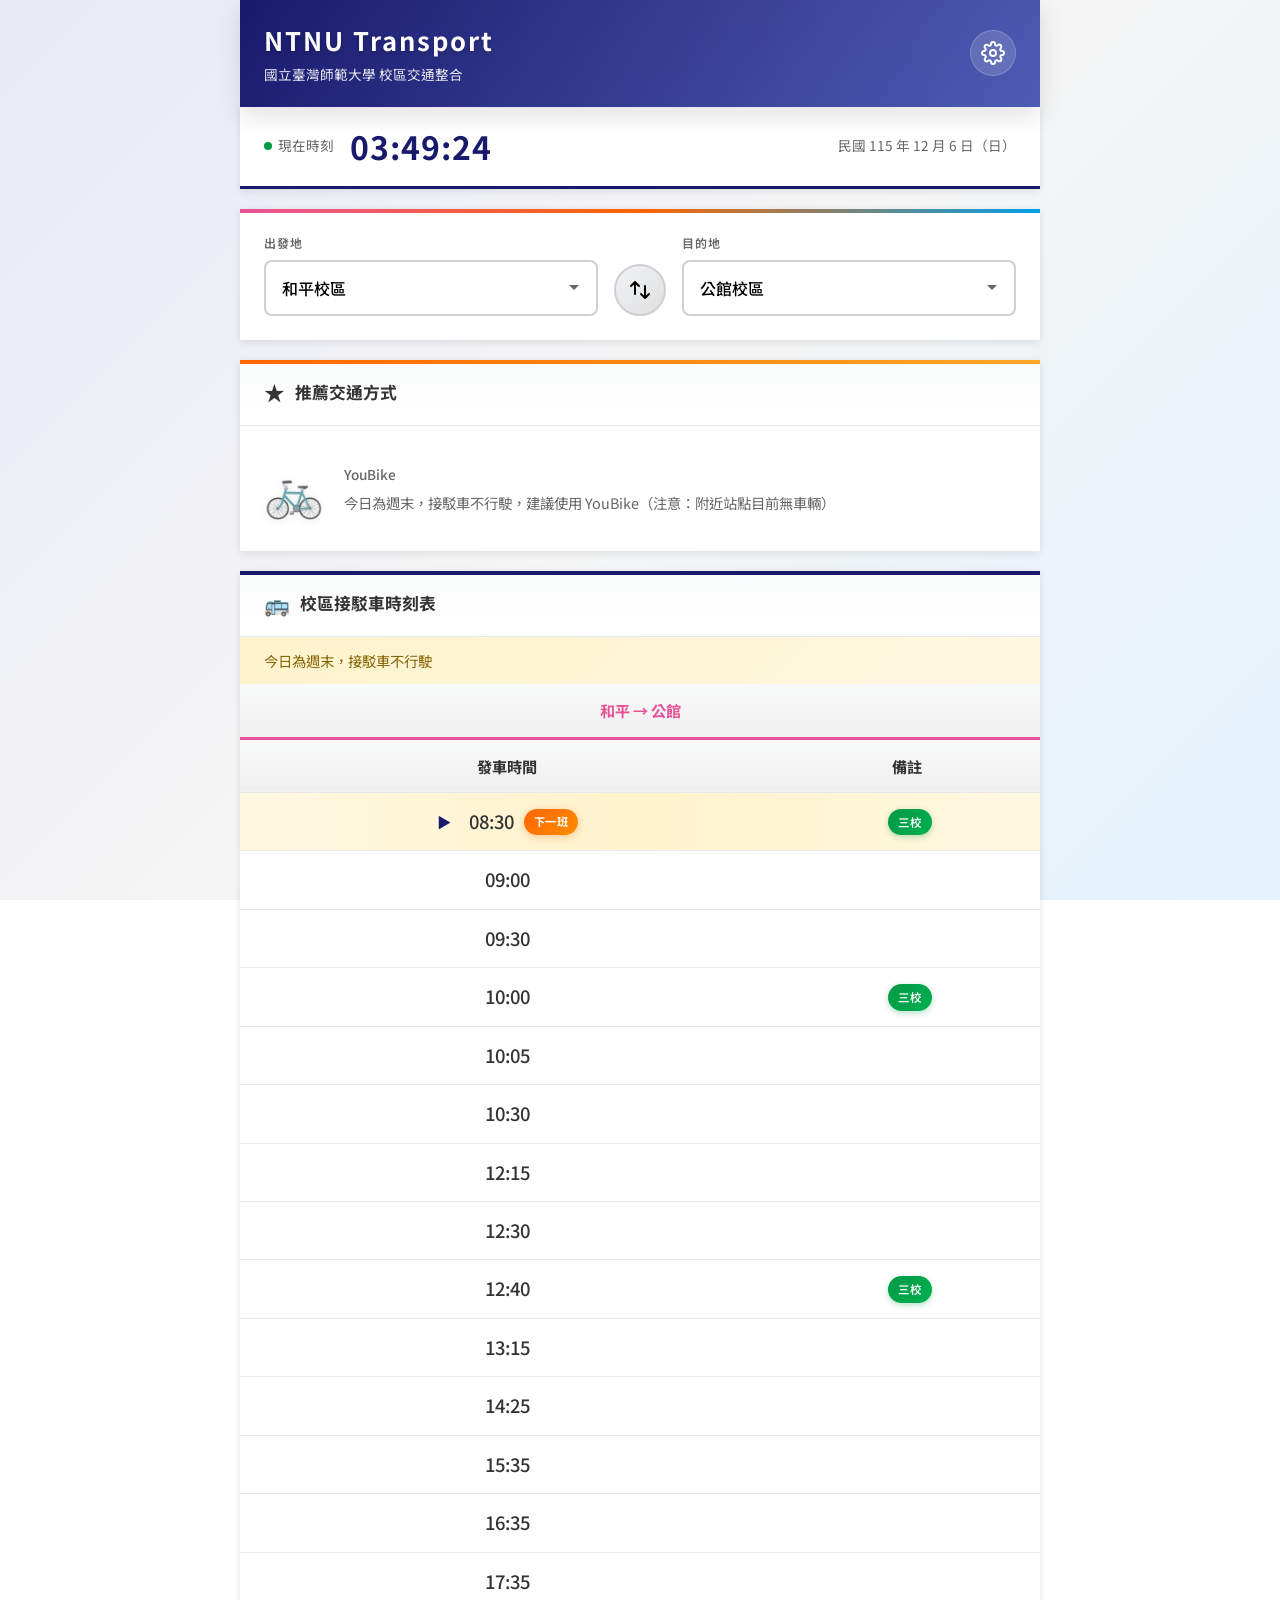
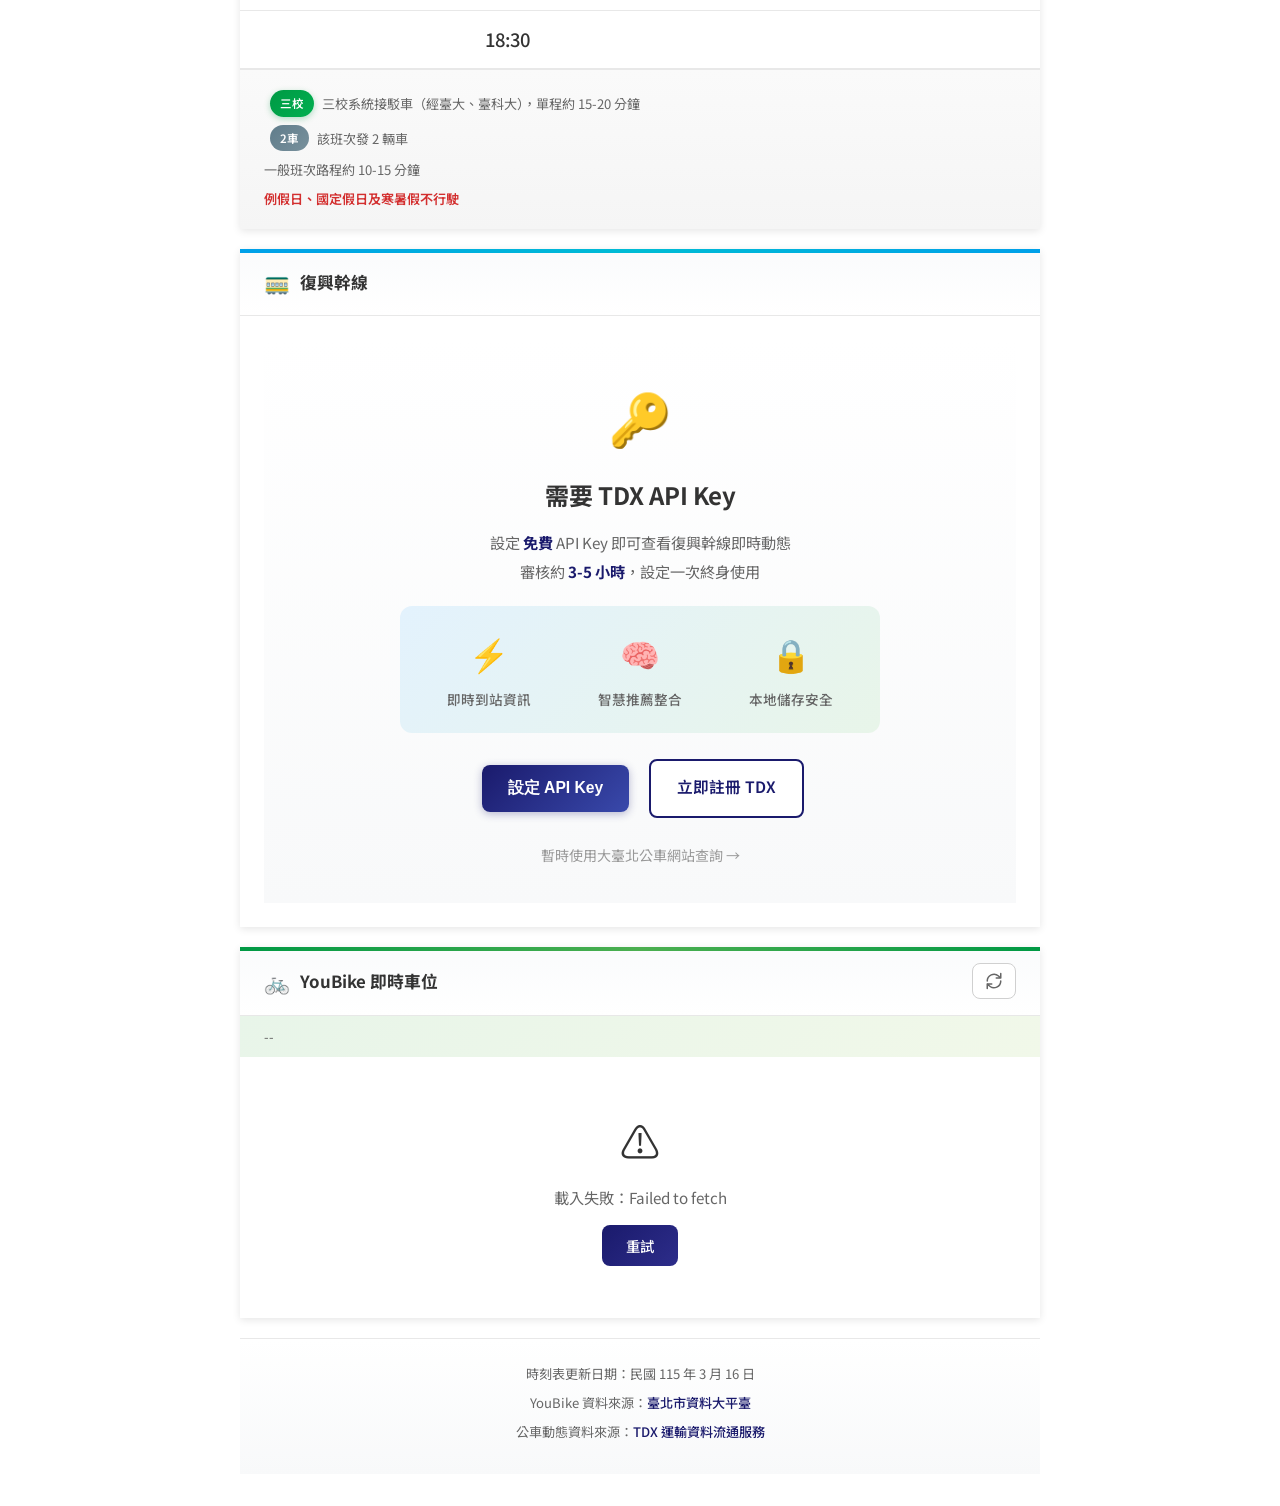
==== index.html @ e8d398e1 "Initial commit: NTNU Transport PWA with metro-style Fuxing Line Features: - School shuttle timetable" ====
<!DOCTYPE html>
<html lang="zh-TW">
<head>
    <meta charset="UTF-8">
    <meta name="viewport" content="width=device-width, initial-scale=1.0">
    <title>NTNU Transport - 師大交通整合</title>
    
    <!-- PWA Meta Tags -->
    <meta name="description" content="台師大校園交通資訊 - 校車時刻表、復興幹線即時資訊、YouBike 站點查詢">
    <meta name="theme-color" content="#e94560">
    <meta name="apple-mobile-web-app-capable" content="yes">
    <meta name="apple-mobile-web-app-status-bar-style" content="black-translucent">
    <meta name="apple-mobile-web-app-title" content="師大交通">
    
    <!-- PWA Manifest -->
    <link rel="manifest" href="manifest.json">
    
    <!-- PWA Icons (SVG with PNG fallback) -->
    <link rel="icon" type="image/svg+xml" href="icons/icon.svg">
    <link rel="apple-touch-icon" href="icons/icon.svg">
    
    <link rel="stylesheet" href="css/style.css">
    <link rel="preconnect" href="https://fonts.googleapis.com">
    <link rel="preconnect" href="https://fonts.gstatic.com" crossorigin>
    <link href="https://fonts.googleapis.com/css2?family=Noto+Sans+TC:wght@400;500;700&display=swap" rel="stylesheet">
</head>
<body>
    <div class="container">
        <!-- Header -->
        <header class="header">
            <div class="header-title">
                <h1>NTNU Transport</h1>
                <span class="header-subtitle">國立臺灣師範大學 校區交通整合</span>
            </div>
            <button class="settings-btn" id="settingsBtn" title="設定">
                <svg xmlns="http://www.w3.org/2000/svg" width="24" height="24" viewBox="0 0 24 24" fill="none" stroke="currentColor" stroke-width="2" stroke-linecap="round" stroke-linejoin="round">
                    <circle cx="12" cy="12" r="3"></circle>
                    <path d="M19.4 15a1.65 1.65 0 0 0 .33 1.82l.06.06a2 2 0 0 1 0 2.83 2 2 0 0 1-2.83 0l-.06-.06a1.65 1.65 0 0 0-1.82-.33 1.65 1.65 0 0 0-1 1.51V21a2 2 0 0 1-2 2 2 2 0 0 1-2-2v-.09A1.65 1.65 0 0 0 9 19.4a1.65 1.65 0 0 0-1.82.33l-.06.06a2 2 0 0 1-2.83 0 2 2 0 0 1 0-2.83l.06-.06a1.65 1.65 0 0 0 .33-1.82 1.65 1.65 0 0 0-1.51-1H3a2 2 0 0 1-2-2 2 2 0 0 1 2-2h.09A1.65 1.65 0 0 0 4.6 9a1.65 1.65 0 0 0-.33-1.82l-.06-.06a2 2 0 0 1 0-2.83 2 2 0 0 1 2.83 0l.06.06a1.65 1.65 0 0 0 1.82.33H9a1.65 1.65 0 0 0 1-1.51V3a2 2 0 0 1 2-2 2 2 0 0 1 2 2v.09a1.65 1.65 0 0 0 1 1.51 1.65 1.65 0 0 0 1.82-.33l.06-.06a2 2 0 0 1 2.83 0 2 2 0 0 1 0 2.83l-.06.06a1.65 1.65 0 0 0-.33 1.82V9a1.65 1.65 0 0 0 1.51 1H21a2 2 0 0 1 2 2 2 2 0 0 1-2 2h-.09a1.65 1.65 0 0 0-1.51 1z"></path>
                </svg>
            </button>
        </header>

        <!-- Current Time Display -->
        <div class="current-time-bar">
            <span class="current-time-label">現在時刻</span>
            <span class="current-time" id="currentTime">--:--:--</span>
            <span class="current-date" id="currentDate"></span>
        </div>

        <!-- Route Selector -->
        <section class="route-selector">
            <div class="route-selector-inner">
                <div class="station-select">
                    <label>出發地</label>
                    <select id="fromStation">
                        <option value="heping">和平校區</option>
                        <option value="gongguan">公館校區</option>
                    </select>
                </div>
                <button class="swap-btn" id="swapBtn" title="交換起訖">
                    <svg xmlns="http://www.w3.org/2000/svg" width="24" height="24" viewBox="0 0 24 24" fill="none" stroke="currentColor" stroke-width="2" stroke-linecap="round" stroke-linejoin="round">
                        <path d="M7 16V4m0 0L3 8m4-4l4 4M17 8v12m0 0l4-4m-4 4l-4-4"/>
                    </svg>
                </button>
                <div class="station-select">
                    <label>目的地</label>
                    <select id="toStation">
                        <option value="gongguan">公館校區</option>
                        <option value="heping">和平校區</option>
                        <option value="ntu">臺灣大學</option>
                        <option value="ntust">臺灣科技大學</option>
                    </select>
                </div>
            </div>
        </section>

        <!-- Recommendation Section -->
        <section class="recommendation-section" id="recommendationSection">
            <div class="section-header">
                <span class="section-icon">★</span>
                <h2>推薦交通方式</h2>
            </div>
            <div class="recommendation-card" id="recommendationCard">
                <div class="recommendation-loading">載入中...</div>
            </div>
        </section>

        <!-- Shuttle Schedule Section -->
        <section class="schedule-section">
            <div class="section-header">
                <span class="section-icon">🚌</span>
                <h2>校區接駁車時刻表</h2>
            </div>
            <div class="schedule-notice" id="scheduleNotice"></div>
            <div class="schedule-container">
                <div class="schedule-column" id="scheduleDisplay">
                    <!-- Schedule will be rendered here by JS -->
                </div>
            </div>
            <div class="schedule-notes">
                <p><span class="note-badge sanxiao">三校</span> 三校系統接駁車（經臺大、臺科大），單程約 15-20 分鐘</p>
                <p><span class="note-badge multi-bus">2車</span> 該班次發 2 輛車</p>
                <p>一般班次路程約 10-15 分鐘</p>
                <p class="note-warning">例假日、國定假日及寒暑假不行駛</p>
            </div>
        </section>

        <!-- Fuxing Line Section -->
        <section class="bus-section" id="fuxingSection">
            <div class="section-header">
                <span class="section-icon">🚃</span>
                <h2>復興幹線</h2>
            </div>
            <div class="bus-container" id="fuxingContainer">
                <!-- 無 API Key 狀態 -->
                <div class="bus-no-key" id="fuxingNoKey">
                    <div class="no-key-content">
                        <div class="no-key-icon">🔑</div>
                        <h3>需要 TDX API Key</h3>
                        <p class="no-key-desc">
                            設定 <strong>免費</strong> API Key 即可查看復興幹線即時動態<br>
                            審核約 <strong>3-5 小時</strong>，設定一次終身使用
                        </p>
                        <div class="no-key-benefits">
                            <div class="benefit-item">
                                <span class="benefit-icon">⚡</span>
                                <span>即時到站資訊</span>
                            </div>
                            <div class="benefit-item">
                                <span class="benefit-icon">🧠</span>
                                <span>智慧推薦整合</span>
                            </div>
                            <div class="benefit-item">
                                <span class="benefit-icon">🔒</span>
                                <span>本地儲存安全</span>
                            </div>
                        </div>
                        <div class="no-key-actions">
                            <button class="btn-setup-key" id="setupKeyBtn">設定 API Key</button>
                            <a href="https://tdx.transportdata.tw/register" target="_blank" class="btn-register">
                                立即註冊 TDX
                            </a>
                        </div>
                        <a href="https://ebus.gov.taipei/Route/StopsOfRoute?routeid=0161000900" target="_blank" class="btn-external-link">
                            暫時使用大臺北公車網站查詢 →
                        </a>
                    </div>
                </div>
                
                <!-- 捷運風格即時顯示 -->
                <div class="metro-line-container" id="fuxingRealtime" style="display: none;">
                    <div class="metro-line-header">
                        <span class="metro-route-badge">復興幹線</span>
                        <span class="metro-direction" id="fuxingDirection">--</span>
                    </div>
                    <div class="metro-stations" id="fuxingStations">
                        <!-- 站點會由 JS 動態渲染 -->
                    </div>
                    <div class="metro-line-footer">
                        <span class="metro-update-hint">每 60 秒自動更新</span>
                    </div>
                </div>
            </div>
        </section>

        <!-- YouBike Section -->
        <section class="youbike-section">
            <div class="section-header">
                <span class="section-icon">🚲</span>
                <h2>YouBike 即時車位</h2>
                <button class="refresh-btn" id="refreshYoubikeBtn" title="重新整理">
                    <svg xmlns="http://www.w3.org/2000/svg" width="18" height="18" viewBox="0 0 24 24" fill="none" stroke="currentColor" stroke-width="2" stroke-linecap="round" stroke-linejoin="round">
                        <path d="M21 2v6h-6M3 12a9 9 0 0 1 15-6.7L21 8M3 22v-6h6M21 12a9 9 0 0 1-15 6.7L3 16"/>
                    </svg>
                </button>
            </div>
            <div class="youbike-update-time">
                <span id="youbikeUpdateTime">--</span>
            </div>
            <div class="youbike-container" id="youbikeContainer">
                <!-- YouBike stations will be rendered here -->
                <div class="youbike-loading">載入中...</div>
            </div>
        </section>

        <!-- Footer -->
        <footer class="footer">
            <p>時刻表更新日期：民國 115 年 3 月 16 日</p>
            <p>YouBike 資料來源：<a href="https://data.taipei/" target="_blank">臺北市資料大平臺</a></p>
            <p>公車動態資料來源：<a href="https://tdx.transportdata.tw/" target="_blank">TDX 運輸資料流通服務</a></p>
        </footer>
    </div>

    <!-- Settings Modal -->
    <div class="modal-overlay" id="settingsModal">
        <div class="modal">
            <div class="modal-header">
                <h3>設定</h3>
                <button class="modal-close" id="closeSettingsBtn">&times;</button>
            </div>
            <div class="modal-body">
                <div class="setting-group">
                    <h4>TDX API 設定</h4>
                    <p class="setting-desc">
                        設定 TDX API Key 以啟用復興幹線即時動態功能。
                        <a href="https://tdx.transportdata.tw/register" target="_blank">申請 API Key</a>
                    </p>
                    <div class="input-group">
                        <label for="tdxClientId">Client ID</label>
                        <input type="text" id="tdxClientId" placeholder="輸入 Client ID">
                    </div>
                    <div class="input-group">
                        <label for="tdxClientSecret">Client Secret</label>
                        <input type="password" id="tdxClientSecret" placeholder="輸入 Client Secret">
                    </div>
                    <p class="setting-note">API Key 儲存於瀏覽器本地，不會傳送至任何伺服器。</p>
                </div>
            </div>
            <div class="modal-footer">
                <button class="btn-secondary" id="clearKeyBtn">清除 Key</button>
                <button class="btn-primary" id="saveSettingsBtn">儲存</button>
            </div>
        </div>
    </div>

    <script src="js/schedule.js"></script>
    <script src="js/youbike.js"></script>
    <script src="js/tdx.js"></script>
    <script src="js/app.js"></script>
    
    <!-- Service Worker Registration -->
    <script>
        if ('serviceWorker' in navigator) {
            window.addEventListener('load', () => {
                navigator.serviceWorker.register('/sw.js')
                    .then((registration) => {
                        console.log('SW registered:', registration.scope);
                        
                        // Check for updates
                        registration.addEventListener('updatefound', () => {
                            const newWorker = registration.installing;
                            newWorker.addEventListener('statechange', () => {
                                if (newWorker.state === 'installed' && navigator.serviceWorker.controller) {
                                    // New version available
                                    if (typeof showNotification === 'function') {
                                        showNotification('有新版本可用，請重新整理頁面', 'info');
                                    }
                                }
                            });
                        });
                    })
                    .catch((error) => {
                        console.log('SW registration failed:', error);
                    });
            });
        }
    </script>
</body>
</html>
---- css/style.css ----
/* ===== Base Styles ===== */
:root {
    /* JR-inspired color palette */
    --color-primary: #1a1a6c;
    --color-primary-light: #2d2d8a;
    --color-heping: #e85298;
    --color-gongguan: #00a0e9;
    --color-sanxiao: #009944;
    --color-ntu: #8B4513;
    --color-ntust: #6a1b9a;
    --color-warning: #ff6600;
    --color-danger: #d32f2f;
    
    --color-bg: #f0f2f5;
    --color-white: #ffffff;
    --color-text: #333333;
    --color-text-light: #666666;
    --color-text-muted: #999999;
    --color-border: #d0d0d0;
    --color-border-light: #e8e8e8;
    
    --font-family: 'Noto Sans TC', -apple-system, BlinkMacSystemFont, 'Segoe UI', sans-serif;
    --shadow-sm: 0 1px 3px rgba(0, 0, 0, 0.08);
    --shadow: 0 2px 8px rgba(0, 0, 0, 0.1);
    --shadow-lg: 0 8px 24px rgba(0, 0, 0, 0.12);
    --shadow-hover: 0 4px 16px rgba(0, 0, 0, 0.15);
    --radius: 8px;
    --radius-lg: 12px;
    
    /* Animation timings */
    --transition-fast: 0.15s ease;
    --transition-normal: 0.25s ease;
    --transition-slow: 0.4s ease;
    --transition-bounce: 0.5s cubic-bezier(0.34, 1.56, 0.64, 1);
}

* {
    margin: 0;
    padding: 0;
    box-sizing: border-box;
}

html {
    scroll-behavior: smooth;
}

body {
    font-family: var(--font-family);
    background: linear-gradient(135deg, #e8eaf6 0%, #f5f5f5 50%, #e3f2fd 100%);
    background-attachment: fixed;
    color: var(--color-text);
    line-height: 1.6;
    min-height: 100vh;
}

.container {
    max-width: 800px;
    margin: 0 auto;
    padding: 0 16px 32px;
}

/* ===== Animations ===== */
@keyframes fadeInUp {
    from {
        opacity: 0;
        transform: translateY(20px);
    }
    to {
        opacity: 1;
        transform: translateY(0);
    }
}

@keyframes fadeIn {
    from { opacity: 0; }
    to { opacity: 1; }
}

@keyframes slideInLeft {
    from {
        opacity: 0;
        transform: translateX(-20px);
    }
    to {
        opacity: 1;
        transform: translateX(0);
    }
}

@keyframes slideInRight {
    from {
        opacity: 0;
        transform: translateX(20px);
    }
    to {
        opacity: 1;
        transform: translateX(0);
    }
}

@keyframes pulse {
    0%, 100% { transform: scale(1); }
    50% { transform: scale(1.05); }
}

@keyframes pulseGlow {
    0%, 100% { 
        box-shadow: 0 0 0 0 rgba(255, 102, 0, 0.4);
    }
    50% { 
        box-shadow: 0 0 0 10px rgba(255, 102, 0, 0);
    }
}

@keyframes shimmer {
    0% { background-position: -200% 0; }
    100% { background-position: 200% 0; }
}

@keyframes bounce {
    0%, 100% { transform: translateY(0); }
    50% { transform: translateY(-5px); }
}

@keyframes spin {
    from { transform: rotate(0deg); }
    to { transform: rotate(360deg); }
}

@keyframes countdownPulse {
    0%, 100% { 
        opacity: 1;
        transform: scale(1);
    }
    50% { 
        opacity: 0.7;
        transform: scale(1.02);
    }
}

@keyframes blinkDot {
    0%, 100% { opacity: 1; }
    50% { opacity: 0.3; }
}

/* ===== Header ===== */
.header {
    background: linear-gradient(135deg, var(--color-primary) 0%, #3949ab 100%);
    color: var(--color-white);
    padding: 20px 24px;
    display: flex;
    justify-content: space-between;
    align-items: center;
    margin: 0 -16px;
    box-shadow: var(--shadow-lg);
    position: relative;
    overflow: hidden;
}

.header::before {
    content: '';
    position: absolute;
    top: 0;
    left: 0;
    right: 0;
    bottom: 0;
    background: linear-gradient(90deg, transparent, rgba(255,255,255,0.1), transparent);
    animation: shimmer 3s infinite;
    background-size: 200% 100%;
}

.header-title {
    position: relative;
    z-index: 1;
}

.header-title h1 {
    font-size: 1.6rem;
    font-weight: 700;
    letter-spacing: 2px;
    text-shadow: 0 2px 4px rgba(0,0,0,0.2);
}

.header-subtitle {
    font-size: 0.85rem;
    opacity: 0.9;
    margin-top: 2px;
}

.settings-btn {
    background: rgba(255, 255, 255, 0.15);
    backdrop-filter: blur(10px);
    border: 1px solid rgba(255,255,255,0.2);
    color: var(--color-white);
    width: 46px;
    height: 46px;
    border-radius: 50%;
    cursor: pointer;
    display: flex;
    align-items: center;
    justify-content: center;
    transition: all var(--transition-normal);
    position: relative;
    z-index: 1;
}

.settings-btn:hover {
    background: rgba(255, 255, 255, 0.25);
    transform: rotate(45deg) scale(1.1);
}

.settings-btn:active {
    transform: rotate(45deg) scale(0.95);
}

/* ===== Current Time Bar ===== */
.current-time-bar {
    background: var(--color-white);
    border-bottom: 3px solid var(--color-primary);
    padding: 14px 24px;
    display: flex;
    align-items: center;
    gap: 16px;
    margin: 0 -16px;
    box-shadow: var(--shadow);
    animation: fadeIn 0.5s ease;
}

.current-time-label {
    font-size: 0.85rem;
    color: var(--color-text-light);
    display: flex;
    align-items: center;
    gap: 6px;
}

.current-time-label::before {
    content: '';
    width: 8px;
    height: 8px;
    background: var(--color-sanxiao);
    border-radius: 50%;
    animation: blinkDot 1s infinite;
}

.current-time {
    font-size: 2rem;
    font-weight: 700;
    font-variant-numeric: tabular-nums;
    color: var(--color-primary);
    letter-spacing: 1px;
}

.current-date {
    font-size: 0.85rem;
    color: var(--color-text-light);
    margin-left: auto;
}

/* ===== Route Selector ===== */
.route-selector {
    background: var(--color-white);
    margin: 20px -16px;
    padding: 24px;
    border-radius: 0;
    box-shadow: var(--shadow);
    position: relative;
    animation: fadeInUp 0.5s ease 0.1s both;
}

.route-selector::before {
    content: '';
    position: absolute;
    top: 0;
    left: 0;
    right: 0;
    height: 4px;
    background: linear-gradient(90deg, var(--color-heping), var(--color-warning), var(--color-gongguan));
}

.route-selector-inner {
    display: flex;
    align-items: flex-end;
    gap: 16px;
}

.station-select {
    flex: 1;
}

.station-select label {
    display: block;
    font-size: 0.75rem;
    color: var(--color-text-light);
    margin-bottom: 8px;
    font-weight: 600;
    text-transform: uppercase;
    letter-spacing: 1px;
}

.station-select select {
    width: 100%;
    padding: 14px 16px;
    font-size: 1rem;
    font-family: var(--font-family);
    font-weight: 500;
    border: 2px solid var(--color-border);
    border-radius: var(--radius);
    background: var(--color-white);
    cursor: pointer;
    transition: all var(--transition-normal);
    appearance: none;
    background-image: url("data:image/svg+xml,%3Csvg xmlns='http://www.w3.org/2000/svg' width='12' height='12' viewBox='0 0 12 12'%3E%3Cpath fill='%23666' d='M6 8L1 3h10z'/%3E%3C/svg%3E");
    background-repeat: no-repeat;
    background-position: right 16px center;
}

.station-select select:hover {
    border-color: var(--color-primary);
}

.station-select select:focus {
    outline: none;
    border-color: var(--color-primary);
    box-shadow: 0 0 0 3px rgba(26, 26, 108, 0.1);
}

.swap-btn {
    background: linear-gradient(135deg, var(--color-bg) 0%, #e0e0e0 100%);
    border: 2px solid var(--color-border);
    width: 52px;
    height: 52px;
    border-radius: 50%;
    cursor: pointer;
    display: flex;
    align-items: center;
    justify-content: center;
    transition: all var(--transition-bounce);
    flex-shrink: 0;
}

.swap-btn:hover {
    background: linear-gradient(135deg, var(--color-primary) 0%, var(--color-primary-light) 100%);
    border-color: var(--color-primary);
    color: var(--color-white);
    transform: rotate(180deg) scale(1.1);
    box-shadow: var(--shadow-hover);
}

.swap-btn:active {
    transform: rotate(180deg) scale(0.95);
}

/* ===== Section Common Styles ===== */
section {
    background: var(--color-white);
    margin: 20px -16px;
    box-shadow: var(--shadow);
    border-radius: 0;
    overflow: hidden;
    animation: fadeInUp 0.5s ease both;
}

section:nth-child(3) { animation-delay: 0.15s; }
section:nth-child(4) { animation-delay: 0.2s; }
section:nth-child(5) { animation-delay: 0.25s; }
section:nth-child(6) { animation-delay: 0.3s; }

.section-header {
    display: flex;
    align-items: center;
    gap: 10px;
    padding: 16px 24px;
    border-bottom: 1px solid var(--color-border-light);
    background: linear-gradient(to bottom, #fafbfc, var(--color-white));
}

.section-icon {
    font-size: 1.3rem;
    animation: bounce 2s infinite;
}

.section-header h2 {
    font-size: 1.05rem;
    font-weight: 700;
    color: var(--color-text);
}

.refresh-btn {
    margin-left: auto;
    background: var(--color-white);
    border: 1px solid var(--color-border);
    border-radius: var(--radius);
    padding: 8px 12px;
    cursor: pointer;
    color: var(--color-text-light);
    transition: all var(--transition-normal);
    display: flex;
    align-items: center;
    justify-content: center;
}

.refresh-btn:hover {
    background: var(--color-primary);
    border-color: var(--color-primary);
    color: var(--color-white);
    transform: scale(1.05);
}

.refresh-btn:active {
    transform: scale(0.95);
}

.refresh-btn.loading svg {
    animation: spin 1s linear infinite;
}

/* ===== Recommendation Section ===== */
.recommendation-section {
    position: relative;
    overflow: visible;
}

.recommendation-section::before {
    content: '';
    position: absolute;
    top: 0;
    left: 0;
    right: 0;
    height: 4px;
    background: linear-gradient(90deg, var(--color-warning), #ffa726, var(--color-warning));
    background-size: 200% 100%;
    animation: shimmer 2s infinite;
}

.recommendation-card {
    padding: 24px;
    min-height: 100px;
}

.recommendation-loading {
    text-align: center;
    color: var(--color-text-light);
    padding: 20px;
}

.recommendation-content {
    display: flex;
    align-items: center;
    gap: 20px;
    animation: fadeIn 0.3s ease;
}

.recommendation-icon {
    font-size: 3rem;
    flex-shrink: 0;
    animation: bounce 2s infinite;
    filter: drop-shadow(0 2px 4px rgba(0,0,0,0.1));
}

.recommendation-info {
    flex: 1;
}

.recommendation-type {
    font-size: 0.85rem;
    color: var(--color-text-light);
    margin-bottom: 4px;
    font-weight: 500;
}

.recommendation-time {
    font-size: 2rem;
    font-weight: 700;
    color: var(--color-primary);
    display: flex;
    align-items: baseline;
    gap: 8px;
}

.recommendation-time .time-value {
    color: var(--color-warning);
    text-shadow: 0 1px 2px rgba(0,0,0,0.1);
}

.recommendation-desc {
    font-size: 0.9rem;
    color: var(--color-text-light);
    margin-top: 6px;
    line-height: 1.5;
}

.recommendation-countdown {
    text-align: right;
    flex-shrink: 0;
    padding: 16px 20px;
    background: linear-gradient(135deg, #fff8e1, #fff3e0);
    border-radius: var(--radius-lg);
    min-width: 120px;
}

.countdown-label {
    font-size: 0.75rem;
    color: var(--color-text-light);
    text-transform: uppercase;
    letter-spacing: 1px;
    margin-bottom: 4px;
}

.countdown-value {
    font-size: 1.6rem;
    font-weight: 700;
    color: var(--color-warning);
}

.countdown-value.imminent {
    color: var(--color-danger);
    animation: countdownPulse 1s infinite;
}

/* ===== Schedule Section ===== */
.schedule-section {
    position: relative;
}

.schedule-section::before {
    content: '';
    position: absolute;
    top: 0;
    left: 0;
    right: 0;
    height: 4px;
    background: var(--color-primary);
}

.schedule-notice {
    padding: 12px 24px;
    background: linear-gradient(135deg, #fff3cd, #fff8e1);
    color: #856404;
    font-size: 0.9rem;
    display: none;
    animation: slideInLeft 0.3s ease;
}

.schedule-notice.show {
    display: block;
}

.schedule-container {
    padding: 0;
}

.schedule-column {
    display: flex;
    flex-direction: column;
}

/* Schedule Table Styles */
.schedule-table {
    width: 100%;
    border-collapse: collapse;
}

.schedule-table th,
.schedule-table td {
    padding: 14px 20px;
    text-align: center;
    border-bottom: 1px solid var(--color-border-light);
    transition: all var(--transition-fast);
}

.schedule-table th {
    background: linear-gradient(to bottom, #f8f9fa, #f0f0f0);
    font-weight: 700;
    font-size: 0.95rem;
    position: sticky;
    top: 0;
}

.schedule-table th.direction-heping {
    color: var(--color-heping);
    border-bottom: 3px solid var(--color-heping);
}

.schedule-table th.direction-gongguan {
    color: var(--color-gongguan);
    border-bottom: 3px solid var(--color-gongguan);
}

.schedule-table tbody tr {
    transition: all var(--transition-fast);
    cursor: default;
}

.schedule-table tbody tr:hover {
    background: linear-gradient(90deg, rgba(26, 26, 108, 0.03), rgba(26, 26, 108, 0.05), rgba(26, 26, 108, 0.03));
    transform: scale(1.01);
}

.schedule-table tr.next-bus {
    background: linear-gradient(90deg, #fff8e1, #fff3cd, #fff8e1) !important;
    position: relative;
    animation: pulseGlow 2s infinite;
}

.schedule-table tr.next-bus td {
    font-weight: 700;
}

.schedule-table tr.past-bus {
    opacity: 0.4;
}

.schedule-table tr.past-bus:hover {
    opacity: 0.6;
}

.time-cell {
    display: flex;
    align-items: center;
    justify-content: center;
    gap: 10px;
}

.time-value {
    font-size: 1.15rem;
    font-variant-numeric: tabular-nums;
    font-weight: 500;
}

.next-indicator {
    background: linear-gradient(135deg, var(--color-warning), #ff8c00);
    color: white;
    font-size: 0.7rem;
    padding: 4px 10px;
    border-radius: 20px;
    font-weight: 700;
    text-transform: uppercase;
    letter-spacing: 0.5px;
    animation: pulse 1.5s infinite;
    box-shadow: 0 2px 8px rgba(255, 102, 0, 0.3);
}

/* Note badges */
.note-badge {
    display: inline-flex;
    align-items: center;
    font-size: 0.72rem;
    padding: 4px 10px;
    border-radius: 20px;
    font-weight: 600;
    margin-left: 6px;
    transition: all var(--transition-fast);
}

.note-badge.sanxiao {
    background: linear-gradient(135deg, var(--color-sanxiao), #00b050);
    color: white;
    box-shadow: 0 2px 6px rgba(0, 153, 68, 0.3);
}

.note-badge.multi-bus {
    background: linear-gradient(135deg, #607d8b, #78909c);
    color: white;
}

.schedule-table tr:hover .note-badge {
    transform: scale(1.1);
}

/* Schedule Notes */
.schedule-notes {
    padding: 20px 24px;
    background: linear-gradient(to bottom, #fafafa, #f5f5f5);
    border-top: 1px solid var(--color-border-light);
    font-size: 0.82rem;
    color: var(--color-text-light);
}

.schedule-notes p {
    margin-bottom: 8px;
    display: flex;
    align-items: center;
    gap: 8px;
}

.schedule-notes p:last-child {
    margin-bottom: 0;
}

.note-warning {
    color: var(--color-danger);
    font-weight: 600;
}

/* ===== Bus Section (Fuxing Line) ===== */
.bus-section {
    position: relative;
}

.bus-section::before {
    content: '';
    position: absolute;
    top: 0;
    left: 0;
    right: 0;
    height: 4px;
    background: linear-gradient(90deg, #00a0e9, #00bcd4, #00a0e9);
}

.bus-container {
    padding: 24px;
}

.bus-no-key {
    text-align: center;
    color: var(--color-text-light);
    padding: 20px 0;
}

.bus-no-key p {
    margin-bottom: 20px;
    font-size: 0.95rem;
}

.btn-setup-key,
.btn-external {
    display: inline-flex;
    align-items: center;
    gap: 8px;
    padding: 12px 24px;
    border-radius: var(--radius);
    font-size: 0.9rem;
    font-weight: 500;
    text-decoration: none;
    margin: 6px;
    cursor: pointer;
    transition: all var(--transition-normal);
}

.btn-setup-key {
    background: linear-gradient(135deg, var(--color-primary) 0%, var(--color-primary-light) 100%);
    color: white;
    border: none;
    box-shadow: 0 2px 8px rgba(26, 26, 108, 0.3);
}

.btn-setup-key:hover {
    transform: translateY(-2px);
    box-shadow: 0 4px 16px rgba(26, 26, 108, 0.4);
}

.btn-external {
    background: white;
    color: var(--color-primary);
    border: 2px solid var(--color-primary);
}

.btn-external:hover {
    background: var(--color-primary);
    color: white;
    transform: translateY(-2px);
}

/* Bus realtime display */
.bus-realtime {
    display: flex;
    flex-direction: column;
    gap: 12px;
}

.bus-stop-item {
    display: flex;
    align-items: center;
    padding: 16px;
    background: linear-gradient(135deg, #f8f9fa, #fff);
    border-radius: var(--radius);
    border-left: 4px solid #00a0e9;
    transition: all var(--transition-normal);
    animation: slideInLeft 0.3s ease both;
}

.bus-stop-item:nth-child(1) { animation-delay: 0.05s; }
.bus-stop-item:nth-child(2) { animation-delay: 0.1s; }
.bus-stop-item:nth-child(3) { animation-delay: 0.15s; }
.bus-stop-item:nth-child(4) { animation-delay: 0.2s; }
.bus-stop-item:nth-child(5) { animation-delay: 0.25s; }

.bus-stop-item:hover {
    transform: translateX(8px);
    box-shadow: var(--shadow);
}

.bus-stop-name {
    flex: 1;
    font-weight: 500;
}

.bus-eta {
    font-weight: 700;
    color: var(--color-primary);
    font-size: 1.1rem;
}

.bus-eta.arriving {
    color: var(--color-danger);
    animation: pulse 1s infinite;
}

/* ===== YouBike Section ===== */
.youbike-section {
    position: relative;
}

.youbike-section::before {
    content: '';
    position: absolute;
    top: 0;
    left: 0;
    right: 0;
    height: 4px;
    background: linear-gradient(90deg, var(--color-sanxiao), #4caf50, var(--color-sanxiao));
}

.youbike-update-time {
    padding: 10px 24px;
    background: linear-gradient(135deg, #e8f5e9, #f1f8e9);
    font-size: 0.82rem;
    color: var(--color-text-light);
    display: flex;
    align-items: center;
    gap: 8px;
}

.youbike-container {
    padding: 20px 24px;
}

.youbike-loading {
    text-align: center;
    color: var(--color-text-light);
    padding: 30px;
}

.youbike-area {
    margin-bottom: 20px;
    animation: fadeInUp 0.4s ease both;
}

.youbike-area:nth-child(1) { animation-delay: 0.1s; }
.youbike-area:nth-child(2) { animation-delay: 0.15s; }
.youbike-area:nth-child(3) { animation-delay: 0.2s; }
.youbike-area:nth-child(4) { animation-delay: 0.25s; }

.youbike-area:last-child {
    margin-bottom: 0;
}

.youbike-area-header {
    display: flex;
    align-items: center;
    gap: 10px;
    padding: 12px 16px;
    background: linear-gradient(135deg, #f5f5f5, #eeeeee);
    border-radius: var(--radius) var(--radius) 0 0;
    font-weight: 700;
    font-size: 0.95rem;
    cursor: pointer;
    transition: all var(--transition-normal);
}

.youbike-area-header:hover {
    background: linear-gradient(135deg, #e8e8e8, #e0e0e0);
}

.area-indicator {
    width: 14px;
    height: 14px;
    border-radius: 4px;
    box-shadow: 0 2px 4px rgba(0,0,0,0.2);
}

.area-indicator.heping { background: linear-gradient(135deg, var(--color-heping), #f06292); }
.area-indicator.gongguan { background: linear-gradient(135deg, var(--color-gongguan), #29b6f6); }
.area-indicator.ntu { background: linear-gradient(135deg, var(--color-ntu), #a1887f); }
.area-indicator.ntust { background: linear-gradient(135deg, var(--color-ntust), #9c27b0); }

.youbike-stations {
    border: 1px solid var(--color-border-light);
    border-top: none;
    border-radius: 0 0 var(--radius) var(--radius);
    overflow: hidden;
}

.youbike-station {
    display: flex;
    align-items: center;
    padding: 14px 16px;
    border-bottom: 1px solid var(--color-border-light);
    transition: all var(--transition-normal);
    cursor: default;
}

.youbike-station:last-child {
    border-bottom: none;
}

.youbike-station:hover {
    background: linear-gradient(90deg, #f8f9fa, #fff, #f8f9fa);
    padding-left: 24px;
}

.station-name {
    flex: 1;
    font-size: 0.92rem;
    font-weight: 500;
}

.station-bikes,
.station-spaces {
    display: flex;
    align-items: center;
    gap: 6px;
    margin-left: 16px;
    min-width: 55px;
    font-variant-numeric: tabular-nums;
}

.station-bikes {
    color: var(--color-sanxiao);
    font-weight: 700;
    font-size: 1.05rem;
}

.station-spaces {
    color: var(--color-text-muted);
    font-size: 0.9rem;
}

.bike-icon {
    font-size: 1.1rem;
    transition: transform var(--transition-normal);
}

.youbike-station:hover .bike-icon {
    transform: translateX(3px);
}

.station-status {
    font-size: 0.75rem;
    padding: 4px 10px;
    border-radius: 20px;
    margin-left: 10px;
    font-weight: 600;
    text-transform: uppercase;
    letter-spacing: 0.5px;
}

.station-status.good {
    background: linear-gradient(135deg, #e8f5e9, #c8e6c9);
    color: var(--color-sanxiao);
}

.station-status.low {
    background: linear-gradient(135deg, #fff3e0, #ffe0b2);
    color: var(--color-warning);
}

.station-status.empty {
    background: linear-gradient(135deg, #ffebee, #ffcdd2);
    color: var(--color-danger);
}

/* Maps button */
.maps-btn {
    display: inline-flex;
    align-items: center;
    justify-content: center;
    width: 36px;
    height: 36px;
    margin-left: 8px;
    background: linear-gradient(135deg, #4285f4, #34a853);
    color: white;
    border-radius: 50%;
    text-decoration: none;
    font-size: 1.1rem;
    transition: all var(--transition-normal);
    box-shadow: 0 2px 4px rgba(66, 133, 244, 0.2);
}

.maps-btn:hover {
    transform: scale(1.1) rotate(5deg);
    box-shadow: 0 4px 12px rgba(66, 133, 244, 0.4);
}

.maps-btn:active {
    transform: scale(0.95);
}

/* ===== Footer ===== */
.footer {
    padding: 24px;
    text-align: center;
    font-size: 0.82rem;
    color: var(--color-text-light);
    margin: 20px -16px 0;
    background: linear-gradient(to bottom, var(--color-white), #f8f9fa);
    border-top: 1px solid var(--color-border-light);
}

.footer p {
    margin-bottom: 8px;
}

.footer a {
    color: var(--color-primary);
    text-decoration: none;
    font-weight: 500;
    transition: color var(--transition-fast);
}

.footer a:hover {
    color: var(--color-primary-light);
    text-decoration: underline;
}

/* ===== Modal ===== */
.modal-overlay {
    position: fixed;
    top: 0;
    left: 0;
    right: 0;
    bottom: 0;
    background: rgba(0, 0, 0, 0.6);
    backdrop-filter: blur(4px);
    display: flex;
    align-items: center;
    justify-content: center;
    padding: 20px;
    z-index: 1000;
    opacity: 0;
    visibility: hidden;
    transition: all var(--transition-normal);
}

.modal-overlay.show {
    opacity: 1;
    visibility: visible;
}

.modal {
    background: var(--color-white);
    border-radius: var(--radius-lg);
    width: 100%;
    max-width: 440px;
    box-shadow: var(--shadow-lg);
    transform: translateY(-30px) scale(0.95);
    transition: transform var(--transition-bounce);
    overflow: hidden;
}

.modal-overlay.show .modal {
    transform: translateY(0) scale(1);
}

.modal-header {
    display: flex;
    justify-content: space-between;
    align-items: center;
    padding: 20px 24px;
    border-bottom: 1px solid var(--color-border-light);
    background: linear-gradient(to bottom, #fafbfc, var(--color-white));
}

.modal-header h3 {
    font-size: 1.15rem;
    display: flex;
    align-items: center;
    gap: 10px;
}

.modal-close {
    background: var(--color-bg);
    border: none;
    font-size: 1.3rem;
    width: 36px;
    height: 36px;
    border-radius: 50%;
    cursor: pointer;
    color: var(--color-text-light);
    display: flex;
    align-items: center;
    justify-content: center;
    transition: all var(--transition-normal);
}

.modal-close:hover {
    background: var(--color-danger);
    color: white;
    transform: rotate(90deg);
}

.modal-body {
    padding: 24px;
}

.setting-group {
    margin-bottom: 24px;
}

.setting-group:last-child {
    margin-bottom: 0;
}

.setting-group h4 {
    font-size: 1rem;
    margin-bottom: 10px;
    color: var(--color-text);
}

.setting-desc {
    font-size: 0.88rem;
    color: var(--color-text-light);
    margin-bottom: 20px;
    line-height: 1.6;
}

.setting-desc a {
    color: var(--color-primary);
    font-weight: 500;
}

.input-group {
    margin-bottom: 16px;
}

.input-group label {
    display: block;
    font-size: 0.82rem;
    color: var(--color-text-light);
    margin-bottom: 6px;
    font-weight: 500;
}

.input-group input {
    width: 100%;
    padding: 12px 16px;
    font-size: 0.95rem;
    font-family: var(--font-family);
    border: 2px solid var(--color-border);
    border-radius: var(--radius);
    transition: all var(--transition-normal);
}

.input-group input:hover {
    border-color: var(--color-primary-light);
}

.input-group input:focus {
    outline: none;
    border-color: var(--color-primary);
    box-shadow: 0 0 0 3px rgba(26, 26, 108, 0.1);
}

.setting-note {
    font-size: 0.82rem;
    color: var(--color-text-light);
    background: linear-gradient(135deg, #f5f5f5, #eeeeee);
    padding: 14px 16px;
    border-radius: var(--radius);
    margin-top: 16px;
    display: flex;
    align-items: flex-start;
    gap: 10px;
}

.modal-footer {
    display: flex;
    justify-content: flex-end;
    gap: 12px;
    padding: 20px 24px;
    border-top: 1px solid var(--color-border-light);
    background: #fafafa;
}

.btn-primary,
.btn-secondary {
    padding: 12px 24px;
    font-size: 0.95rem;
    font-family: var(--font-family);
    font-weight: 500;
    border-radius: var(--radius);
    cursor: pointer;
    transition: all var(--transition-normal);
}

.btn-primary {
    background: linear-gradient(135deg, var(--color-primary), var(--color-primary-light));
    color: white;
    border: none;
    box-shadow: 0 2px 8px rgba(26, 26, 108, 0.3);
}

.btn-primary:hover {
    transform: translateY(-2px);
    box-shadow: 0 4px 12px rgba(26, 26, 108, 0.4);
}

.btn-primary:active {
    transform: translateY(0);
}

.btn-secondary {
    background: white;
    color: var(--color-text-light);
    border: 2px solid var(--color-border);
}

.btn-secondary:hover {
    border-color: var(--color-danger);
    color: var(--color-danger);
}

/* ===== Responsive Design ===== */
@media (max-width: 600px) {
    .header {
        padding: 16px 20px;
    }
    
    .header-title h1 {
        font-size: 1.35rem;
    }
    
    .current-time-bar {
        flex-wrap: wrap;
        gap: 8px;
    }
    
    .current-time {
        font-size: 1.6rem;
    }
    
    .current-date {
        width: 100%;
        margin-left: 0;
        text-align: center;
    }
    
    .route-selector-inner {
        flex-direction: column;
        align-items: stretch;
    }
    
    .swap-btn {
        width: 100%;
        height: 44px;
        border-radius: var(--radius);
    }
    
    .swap-btn:hover {
        transform: rotate(90deg) scale(1.02);
    }
    
    .recommendation-content {
        flex-direction: column;
        text-align: center;
        gap: 16px;
    }
    
    .recommendation-countdown {
        text-align: center;
        width: 100%;
    }
    
    .recommendation-time {
        justify-content: center;
        font-size: 1.6rem;
    }
    
    .schedule-table th,
    .schedule-table td {
        padding: 12px 14px;
        font-size: 0.9rem;
    }
    
    .youbike-station {
        flex-wrap: wrap;
        gap: 8px;
    }
    
    .station-name {
        width: 100%;
        margin-bottom: 4px;
    }
    
    .station-bikes,
    .station-spaces {
        margin-left: 0;
    }
}

/* ===== Utility Classes ===== */
.text-heping { color: var(--color-heping); }
.text-gongguan { color: var(--color-gongguan); }
.text-sanxiao { color: var(--color-sanxiao); }
.text-warning { color: var(--color-warning); }

.bg-heping { background-color: var(--color-heping); }
.bg-gongguan { background-color: var(--color-gongguan); }
.bg-sanxiao { background-color: var(--color-sanxiao); }

/* ===== Loading States ===== */
.skeleton {
    background: linear-gradient(90deg, #f0f0f0 25%, #e0e0e0 50%, #f0f0f0 75%);
    background-size: 200% 100%;
    animation: shimmer 1.5s infinite;
    border-radius: var(--radius);
}

/* ===== Touch Interactions ===== */
@media (hover: none) {
    .schedule-table tbody tr:hover {
        transform: none;
    }
    
    .youbike-station:hover {
        padding-left: 16px;
    }
    
    .swap-btn:hover {
        transform: none;
    }
    
    .swap-btn:active {
        transform: rotate(180deg) scale(0.95);
    }
}

/* ===== Notification System ===== */
.notification {
    position: fixed;
    top: 80px;
    right: 20px;
    padding: 16px 20px;
    border-radius: var(--radius);
    box-shadow: var(--shadow-lg);
    z-index: 9999;
    display: flex;
    align-items: center;
    gap: 12px;
    background: white;
    transform: translateX(120%);
    transition: transform var(--transition-bounce);
    max-width: 320px;
}

.notification.show {
    transform: translateX(0);
}

.notification-icon {
    font-size: 1.2rem;
    width: 28px;
    height: 28px;
    display: flex;
    align-items: center;
    justify-content: center;
    border-radius: 50%;
}

.notification-success {
    border-left: 4px solid #4caf50;
}

.notification-success .notification-icon {
    background: #e8f5e9;
    color: #4caf50;
}

.notification-warning {
    border-left: 4px solid #ff9800;
}

.notification-warning .notification-icon {
    background: #fff3e0;
    color: #ff9800;
}

.notification-error {
    border-left: 4px solid #f44336;
}

.notification-error .notification-icon {
    background: #ffebee;
    color: #f44336;
}

.notification-info {
    border-left: 4px solid var(--color-primary);
}

.notification-info .notification-icon {
    background: #e8eaf6;
    color: var(--color-primary);
}

.notification-message {
    font-size: 0.92rem;
    color: var(--color-text);
    line-height: 1.4;
}

/* ===== Skeleton Loading ===== */
.skeleton-container {
    padding: 8px 0;
}

.skeleton-area {
    margin-bottom: 20px;
}

.skeleton-header {
    width: 100px;
    height: 20px;
    background: linear-gradient(90deg, #f0f0f0 25%, #e0e0e0 50%, #f0f0f0 75%);
    background-size: 200% 100%;
    animation: shimmer 1.5s infinite;
    border-radius: 4px;
    margin-bottom: 12px;
}

.skeleton-station {
    width: 100%;
    height: 52px;
    background: linear-gradient(90deg, #f0f0f0 25%, #e0e0e0 50%, #f0f0f0 75%);
    background-size: 200% 100%;
    animation: shimmer 1.5s infinite;
    border-radius: var(--radius);
    margin-bottom: 8px;
}

.skeleton-bus-item {
    width: 100%;
    height: 48px;
    background: linear-gradient(90deg, #f0f0f0 25%, #e0e0e0 50%, #f0f0f0 75%);
    background-size: 200% 100%;
    animation: shimmer 1.5s infinite;
    border-radius: var(--radius);
    margin-bottom: 8px;
}

/* ===== Error State ===== */
.error-state {
    padding: 32px 20px;
    text-align: center;
}

.error-state .error-icon {
    font-size: 2.5rem;
    margin-bottom: 12px;
}

.error-state .error-message {
    color: var(--color-text-light);
    font-size: 0.95rem;
    margin-bottom: 16px;
}

.btn-retry {
    padding: 10px 24px;
    background: linear-gradient(135deg, var(--color-primary), var(--color-primary-light));
    color: white;
    border: none;
    border-radius: var(--radius);
    font-size: 0.9rem;
    font-family: var(--font-family);
    font-weight: 500;
    cursor: pointer;
    transition: all var(--transition-normal);
}

.btn-retry:hover {
    transform: translateY(-2px);
    box-shadow: 0 4px 12px rgba(26, 26, 108, 0.3);
}

.btn-retry:active {
    transform: translateY(0);
}

/* ===== Empty State ===== */
.empty-state {
    padding: 32px 20px;
    text-align: center;
    color: var(--color-text-light);
    font-size: 0.95rem;
}

/* ===== Next Bus Enhanced Visual ===== */
.next-bus {
    position: relative;
    background: linear-gradient(90deg, #fffde7, #ffffff, #fffde7) !important;
    animation: nextBusPulse 2s ease-in-out infinite;
}

.next-arrow {
    color: var(--color-primary);
    font-size: 0.9rem;
    margin-right: 8px;
    animation: nextArrowBounce 1s ease-in-out infinite;
}

@keyframes nextBusPulse {
    0%, 100% { 
        background-position: 0% 50%;
        box-shadow: inset 0 0 0 2px rgba(26, 26, 108, 0.1);
    }
    50% { 
        background-position: 100% 50%;
        box-shadow: inset 0 0 0 2px rgba(26, 26, 108, 0.2);
    }
}

@keyframes nextArrowBounce {
    0%, 100% { transform: translateX(0); }
    50% { transform: translateX(4px); }
}

/* ===== Swap Button Animation ===== */
.swap-btn.swapping {
    animation: swapRotate 0.3s ease;
}

@keyframes swapRotate {
    0% { transform: rotate(0deg); }
    100% { transform: rotate(180deg); }
}

/* ===== Recommendation Alternative Text ===== */
.recommendation-alternative {
    color: var(--color-sanxiao);
    margin-top: 6px;
    font-size: 0.88rem;
    padding: 8px 12px;
    background: linear-gradient(135deg, #e8f5e9, #f1f8e9);
    border-radius: var(--radius);
    animation: fadeIn 0.3s ease;
}

/* ===== Area Total Bikes ===== */
.area-total-bikes {
    margin-left: auto;
    font-size: 0.82rem;
    color: var(--color-text-muted);
    font-weight: 400;
}

/* ===== Mobile Responsive Enhancements ===== */
@media (max-width: 480px) {
    .notification {
        top: auto;
        bottom: 20px;
        left: 20px;
        right: 20px;
        max-width: none;
        transform: translateY(120%);
    }
    
    .notification.show {
        transform: translateY(0);
    }
    
    .youbike-area-header {
        font-size: 0.92rem;
    }
    
    .maps-btn {
        width: 40px;
        height: 40px;
        min-width: 40px;
    }
    
    .schedule-table .time-value {
        font-size: 1rem;
    }
    
    .next-indicator {
        font-size: 0.7rem;
        padding: 2px 6px;
    }
}

/* ===== Keyboard Shortcuts Hint ===== */
.keyboard-hint {
    position: fixed;
    bottom: 20px;
    left: 20px;
    font-size: 0.75rem;
    color: var(--color-text-muted);
    background: rgba(255, 255, 255, 0.9);
    padding: 8px 12px;
    border-radius: var(--radius);
    box-shadow: var(--shadow-sm);
    display: none;
}

@media (min-width: 768px) and (hover: hover) {
    .keyboard-hint {
        display: block;
    }
}

.keyboard-hint kbd {
    background: var(--color-bg);
    padding: 2px 6px;
    border-radius: 4px;
    font-family: monospace;
    margin: 0 2px;
}

/* ===== Print Styles ===== */
@media print {
    .header,
    .route-selector,
    .recommendation-section,
    .bus-section,
    .youbike-section,
    .footer,
    .modal-overlay {
        display: none !important;
    }
    
    .schedule-section {
        margin: 0;
        padding: 20px;
    }
    
    .schedule-table {
        box-shadow: none;
        border: 1px solid #ccc;
    }
}

/* ===== Metro-Style Fuxing Line ===== */

.metro-line-container {
    background: var(--color-white);
    border-radius: var(--radius);
    overflow: hidden;
    box-shadow: var(--shadow);
}

.metro-line-header {
    background: linear-gradient(135deg, #00a0e9 0%, #0080c8 100%);
    padding: 14px 18px;
    display: flex;
    align-items: center;
    gap: 14px;
}

.metro-route-badge {
    background: var(--color-white);
    color: #00a0e9;
    padding: 5px 14px;
    border-radius: 14px;
    font-size: 0.8rem;
    font-weight: 700;
    letter-spacing: 0.5px;
    box-shadow: 0 2px 4px rgba(0, 0, 0, 0.1);
}

.metro-direction {
    color: var(--color-white);
    font-size: 0.95rem;
    font-weight: 500;
}

.metro-stations {
    padding: 8px 0;
}

.metro-station {
    display: flex;
    align-items: center;
    gap: 14px;
    padding: 14px 18px;
    border-bottom: 1px solid var(--color-border-light);
    transition: background var(--transition-fast);
}

.metro-station:last-child {
    border-bottom: none;
}

.metro-station:hover {
    background: #f8f9fa;
}

/* 站點狀態標籤 */
.station-status {
    min-width: 68px;
    padding: 7px 12px;
    border-radius: 8px;
    font-size: 0.78rem;
    font-weight: 700;
    text-align: center;
    letter-spacing: 0.5px;
    transition: all var(--transition-normal);
}

.station-status.status-not-departed {
    background: #e0e0e0;
    color: #666;
}

.station-status.status-arriving {
    background: linear-gradient(135deg, #d32f2f, #c62828);
    color: white;
    animation: pulse 1.5s infinite;
    box-shadow: 0 2px 8px rgba(211, 47, 47, 0.35);
}

.station-status.status-minutes {
    background: linear-gradient(135deg, #ff9800, #f57c00);
    color: white;
    font-variant-numeric: tabular-nums;
    box-shadow: 0 2px 6px rgba(255, 152, 0, 0.3);
}

/* 站點資訊 */
.station-info {
    flex: 1;
    display: flex;
    flex-direction: column;
    gap: 3px;
}

.station-name {
    font-size: 0.98rem;
    font-weight: 600;
    color: var(--color-text);
}

.station-note {
    font-size: 0.75rem;
    color: var(--color-text-muted);
}

/* 路線標記 */
.route-indicator {
    display: flex;
    align-items: center;
}

.route-badge-small {
    background: linear-gradient(135deg, #00a0e9 0%, #0080c8 100%);
    color: var(--color-white);
    padding: 5px 12px;
    border-radius: 10px;
    font-size: 0.72rem;
    font-weight: 700;
    letter-spacing: 0.5px;
    box-shadow: var(--shadow-sm);
}

/* 底部更新提示 */
.metro-line-footer {
    background: #f8f9fa;
    padding: 10px 18px;
    text-align: center;
    border-top: 1px solid var(--color-border-light);
}

.metro-update-hint {
    font-size: 0.75rem;
    color: var(--color-text-muted);
}

/* ===== 改善的無 API Key 區塊 ===== */

.bus-no-key {
    padding: 36px 24px;
    text-align: center;
    background: linear-gradient(180deg, #ffffff 0%, #f8f9fa 100%);
}

.no-key-content {
    max-width: 480px;
    margin: 0 auto;
}

.no-key-icon {
    font-size: 3.2rem;
    margin-bottom: 18px;
    animation: bounce 2s infinite;
}

.no-key-content h3 {
    font-size: 1.5rem;
    color: var(--color-text);
    margin-bottom: 14px;
    font-weight: 700;
}

.no-key-desc {
    font-size: 0.98rem;
    color: var(--color-text-light);
    line-height: 1.9;
    margin-bottom: 26px;
}

.no-key-desc strong {
    color: var(--color-primary);
    font-weight: 700;
}

.no-key-benefits {
    display: grid;
    grid-template-columns: repeat(3, 1fr);
    gap: 16px;
    margin-bottom: 26px;
    padding: 22px;
    background: linear-gradient(135deg, #e3f2fd 0%, #e8f5e9 100%);
    border-radius: var(--radius-lg);
}

.benefit-item {
    display: flex;
    flex-direction: column;
    align-items: center;
    gap: 10px;
}

.benefit-icon {
    font-size: 2rem;
}

.benefit-item span:last-child {
    font-size: 0.85rem;
    color: var(--color-text-light);
    font-weight: 500;
}

.no-key-actions {
    display: flex;
    gap: 14px;
    justify-content: center;
    margin-bottom: 18px;
    flex-wrap: wrap;
}

.btn-setup-key,
.btn-register {
    padding: 13px 26px;
    border-radius: var(--radius);
    font-size: 0.98rem;
    font-weight: 600;
    cursor: pointer;
    transition: all var(--transition-normal);
    border: none;
    text-decoration: none;
    display: inline-block;
}

.btn-setup-key {
    background: linear-gradient(135deg, var(--color-primary) 0%, #3949ab 100%);
    color: var(--color-white);
}

.btn-setup-key:hover {
    transform: translateY(-2px);
    box-shadow: var(--shadow-hover);
}

.btn-setup-key:active {
    transform: translateY(0);
}

.btn-register {
    background: var(--color-white);
    color: var(--color-primary);
    border: 2px solid var(--color-primary);
}

.btn-register:hover {
    background: var(--color-primary);
    color: var(--color-white);
}

.btn-external-link {
    display: inline-block;
    font-size: 0.88rem;
    color: var(--color-text-muted);
    text-decoration: none;
    transition: color var(--transition-fast);
    margin-top: 8px;
}

.btn-external-link:hover {
    color: var(--color-primary);
}

/* ===== 捷運風格 Skeleton Loading ===== */

.metro-skeleton {
    padding: 8px 0;
}

.metro-skeleton-item {
    display: flex;
    gap: 14px;
    padding: 14px 18px;
    align-items: center;
    border-bottom: 1px solid var(--color-border-light);
}

.metro-skeleton-item:last-child {
    border-bottom: none;
}

.skeleton-status {
    width: 68px;
    height: 34px;
    background: linear-gradient(90deg, #f0f0f0 25%, #e0e0e0 50%, #f0f0f0 75%);
    background-size: 200% 100%;
    animation: shimmer 1.5s infinite;
    border-radius: 8px;
}

.skeleton-station-info {
    flex: 1;
}

.skeleton-station-name {
    width: 140px;
    height: 18px;
    background: linear-gradient(90deg, #f0f0f0 25%, #e0e0e0 50%, #f0f0f0 75%);
    background-size: 200% 100%;
    animation: shimmer 1.5s infinite;
    border-radius: 4px;
}

.skeleton-badge {
    width: 55px;
    height: 28px;
    background: linear-gradient(90deg, #f0f0f0 25%, #e0e0e0 50%, #f0f0f0 75%);
    background-size: 200% 100%;
    animation: shimmer 1.5s infinite;
    border-radius: 10px;
}

/* ===== 捷運風格響應式調整 ===== */

@media (max-width: 480px) {
    .metro-line-header {
        padding: 12px 14px;
    }
    
    .metro-route-badge {
        font-size: 0.72rem;
        padding: 4px 10px;
    }
    
    .metro-direction {
        font-size: 0.85rem;
    }
    
    .metro-station {
        padding: 12px 14px;
        gap: 10px;
    }
    
    .station-status {
        min-width: 60px;
        font-size: 0.72rem;
        padding: 5px 8px;
    }
    
    .station-name {
        font-size: 0.9rem;
    }
    
    .route-badge-small {
        padding: 4px 8px;
        font-size: 0.68rem;
    }
    
    .no-key-benefits {
        grid-template-columns: 1fr;
        gap: 12px;
        padding: 18px;
    }
    
    .benefit-item {
        flex-direction: row;
        justify-content: center;
    }
    
    .no-key-actions {
        flex-direction: column;
    }
    
    .btn-setup-key,
    .btn-register {
        width: 100%;
        padding: 14px 20px;
    }
    
    .no-key-content h3 {
        font-size: 1.3rem;
    }
    
    .no-key-icon {
        font-size: 2.5rem;
    }
}
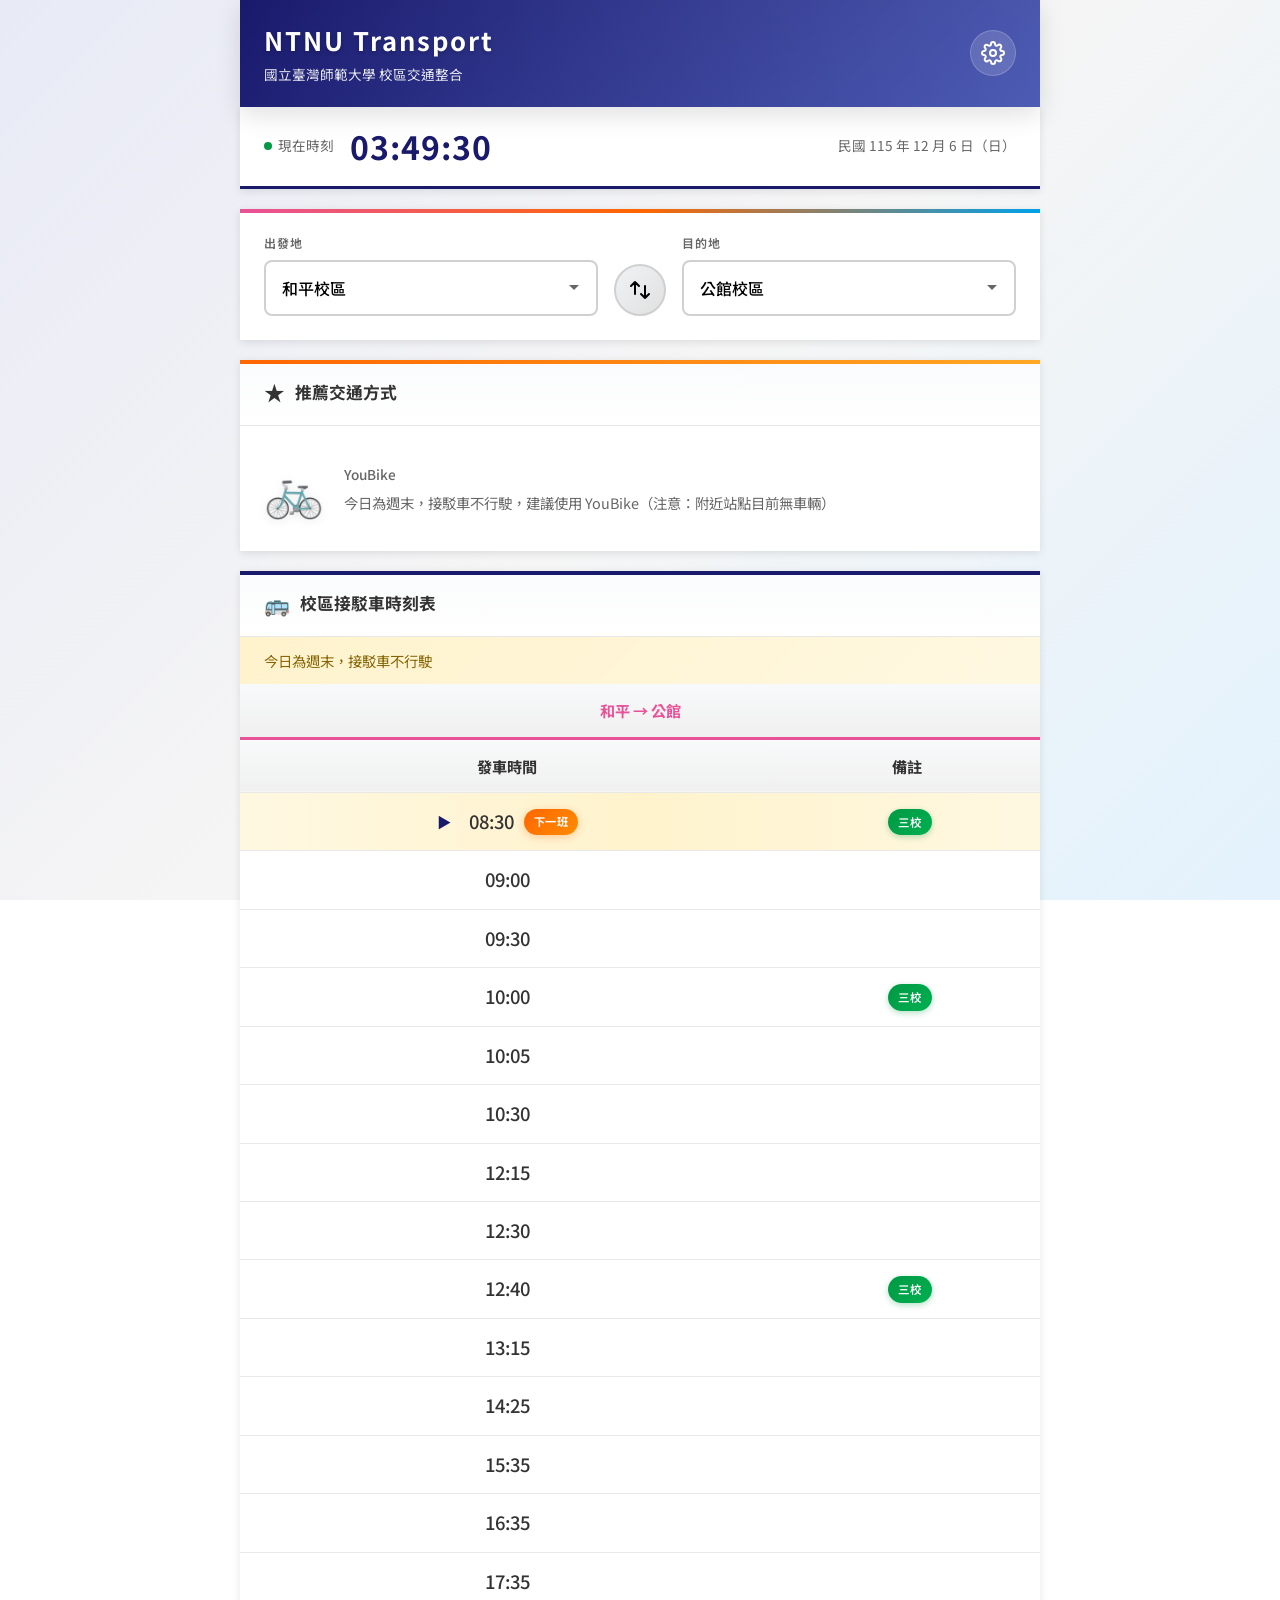
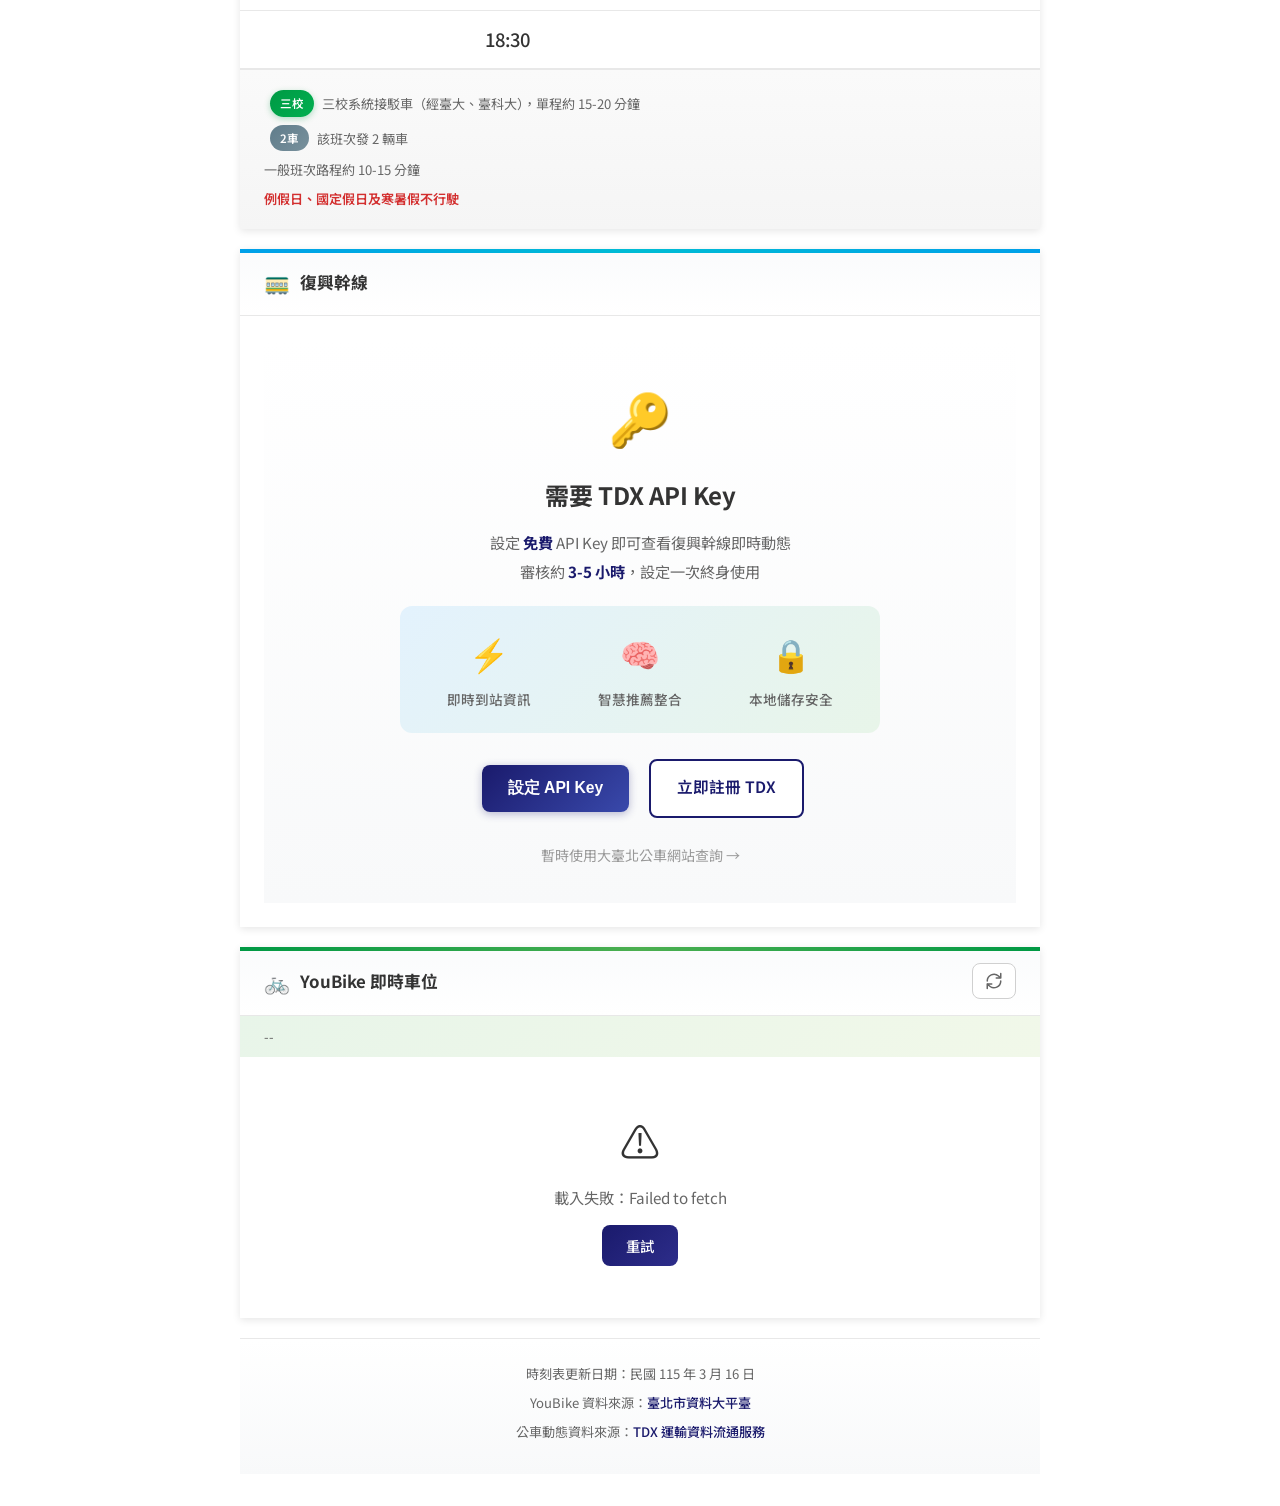
==== commit 6a9f84a9: "Fix: 修正 GitHub Pages 路徑設定 - 將 Service Worker 註冊路徑從 /sw.js 改為 ./sw.js - 將 Service Worker 快取路徑從絕對路徑改為相" ====
--- a/index.html
+++ b/index.html
@@ -232,7 +232,7 @@
     <script>
         if ('serviceWorker' in navigator) {
             window.addEventListener('load', () => {
-                navigator.serviceWorker.register('/sw.js')
+                navigator.serviceWorker.register('./sw.js')
                     .then((registration) => {
                         console.log('SW registered:', registration.scope);
                         
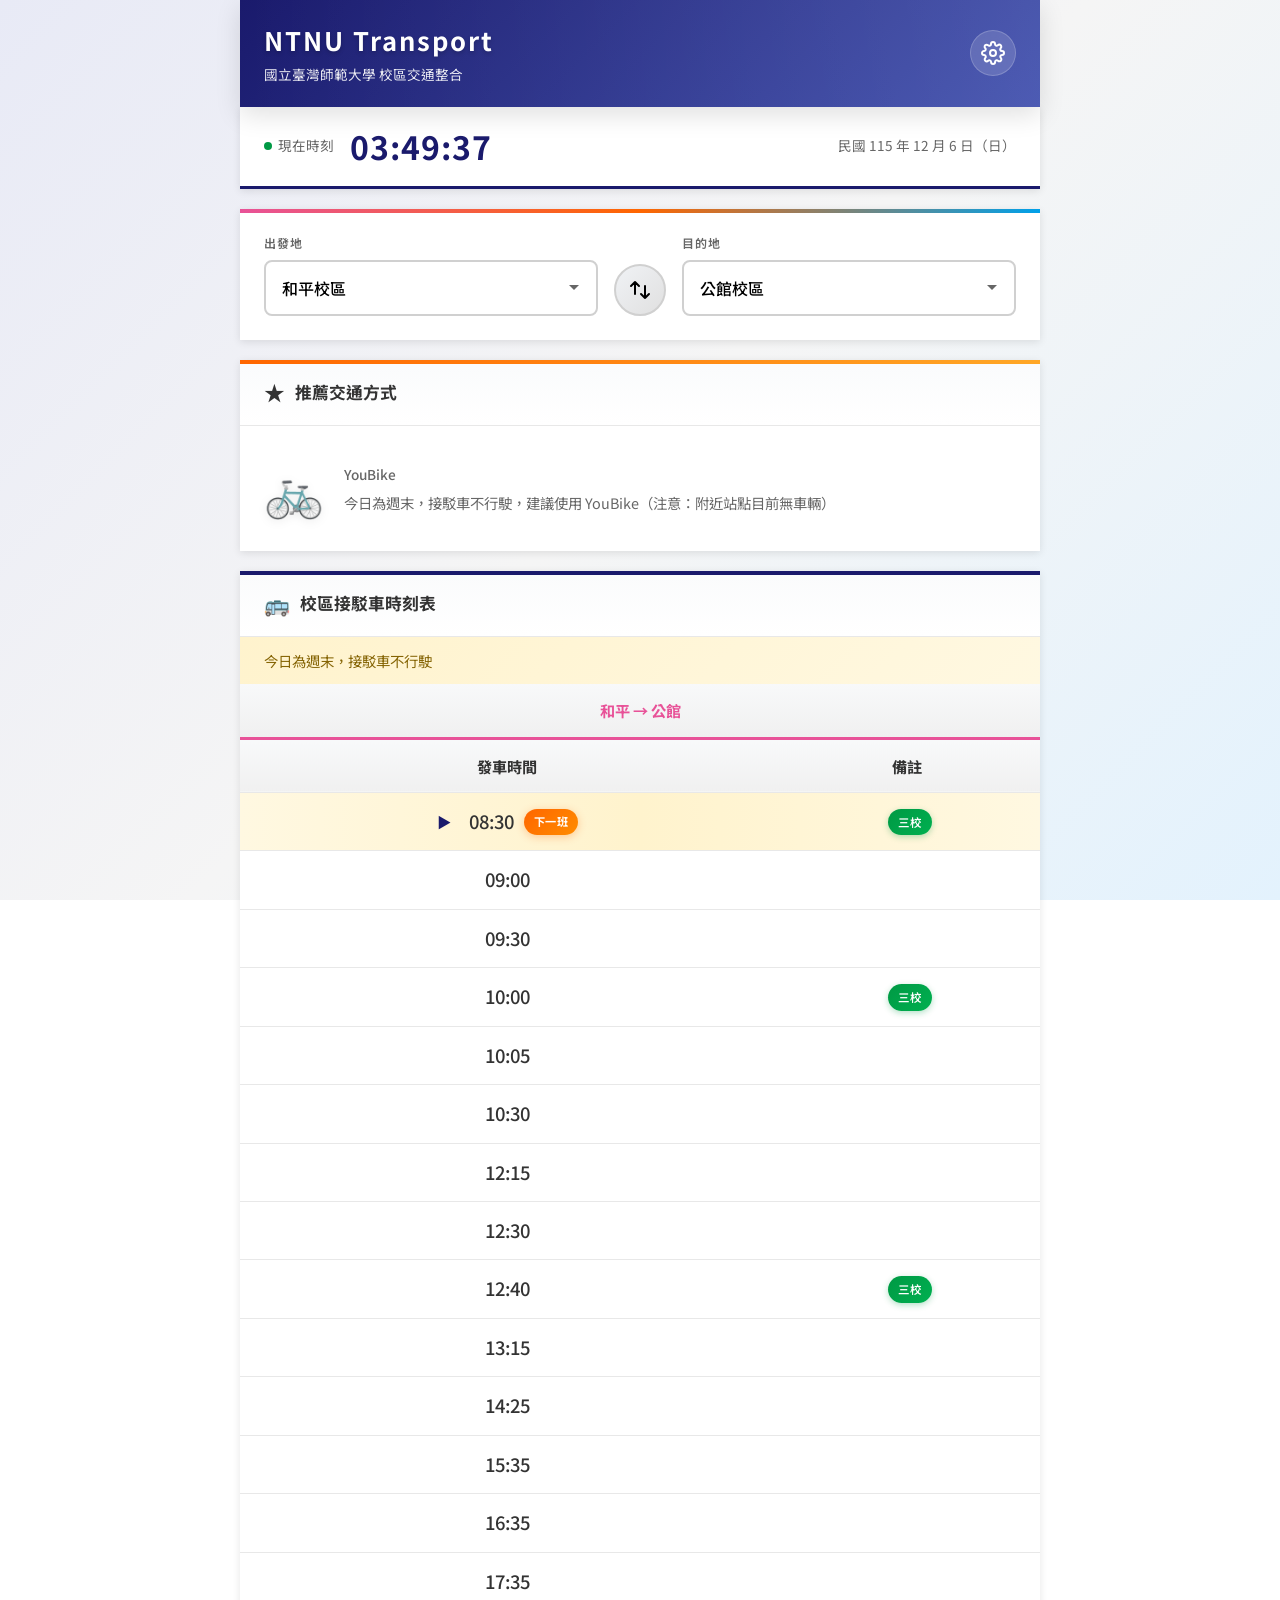
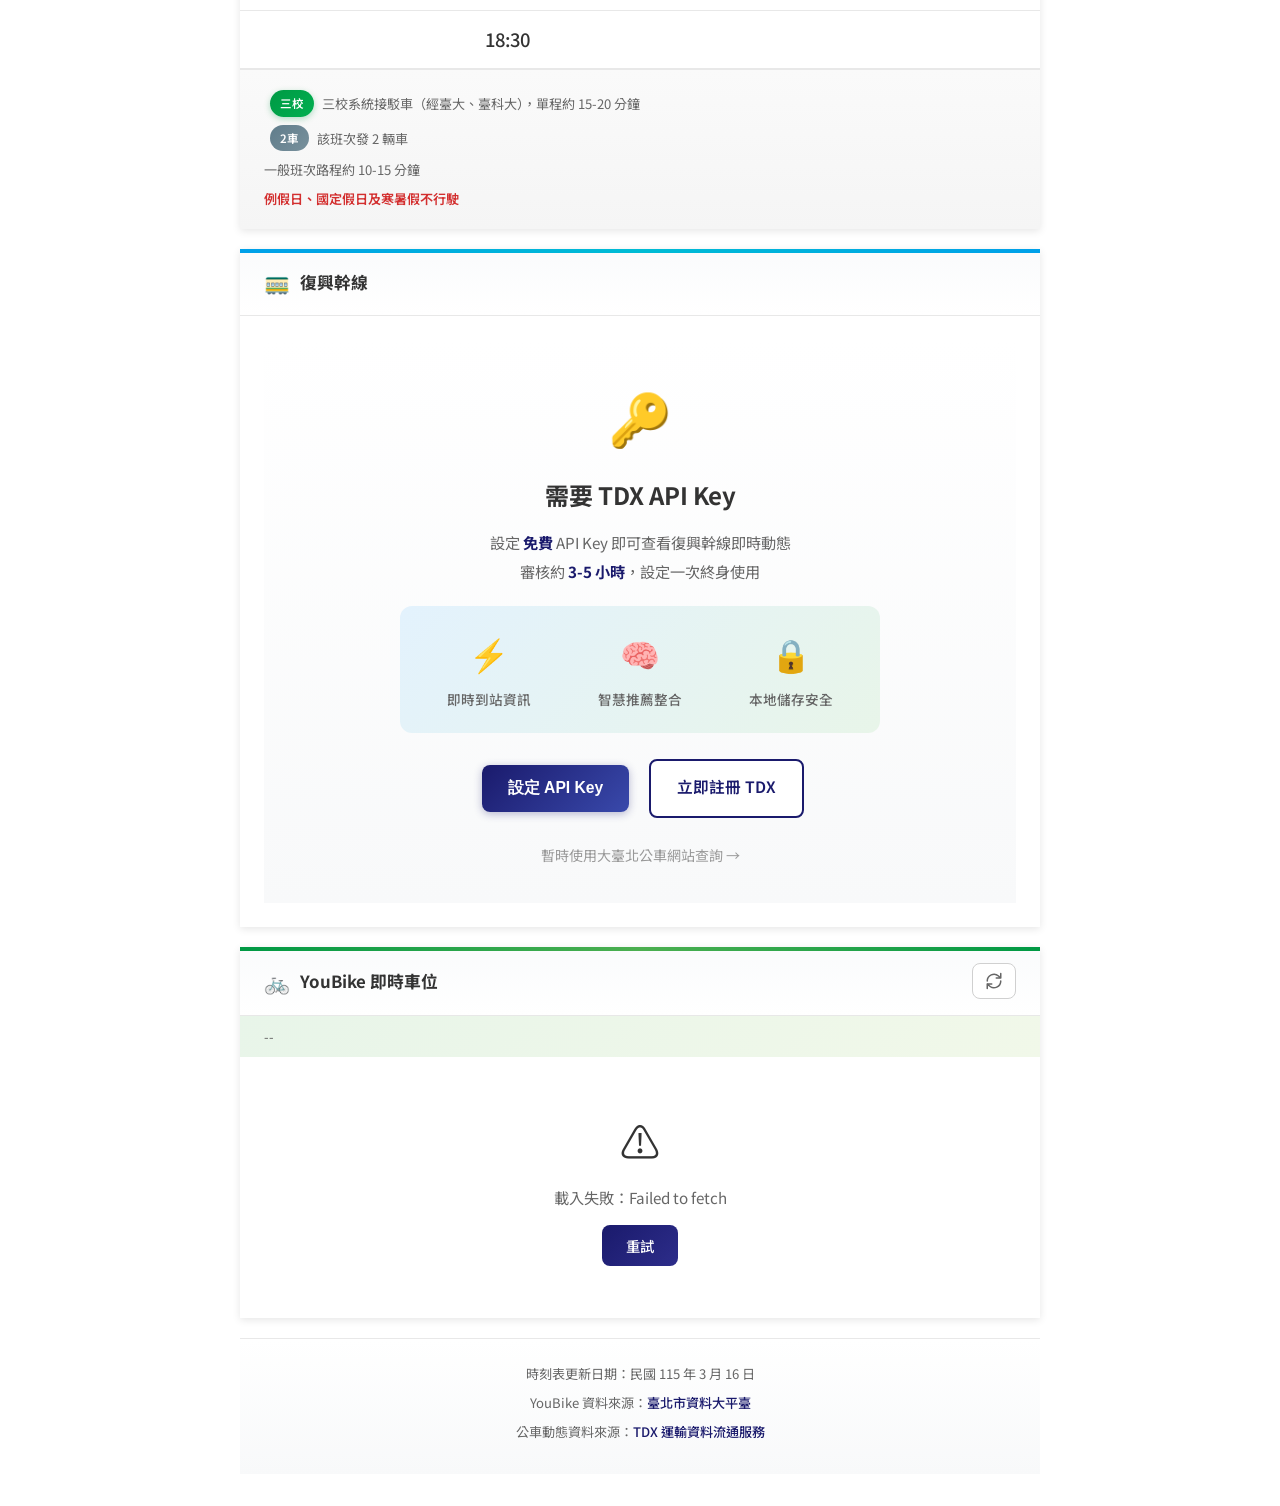
==== commit bc86e6ad: "Fix: 修正 PWA manifest 配置以支援 GitHub Pages 安裝 - manifest.json 使用絕對路徑 (/ntnu-transport/) - 明確設定 Service " ====
--- a/index.html
+++ b/index.html
@@ -13,11 +13,11 @@
     <meta name="apple-mobile-web-app-title" content="師大交通">
     
     <!-- PWA Manifest -->
-    <link rel="manifest" href="manifest.json">
-    
-    <!-- PWA Icons (SVG with PNG fallback) -->
-    <link rel="icon" type="image/svg+xml" href="icons/icon.svg">
-    <link rel="apple-touch-icon" href="icons/icon.svg">
+    <link rel="manifest" href="./manifest.json">
+    
+    <!-- PWA Icons -->
+    <link rel="icon" type="image/svg+xml" href="./icons/icon.svg">
+    <link rel="apple-touch-icon" href="./icons/icon.svg">
     
     <link rel="stylesheet" href="css/style.css">
     <link rel="preconnect" href="https://fonts.googleapis.com">
@@ -232,7 +232,9 @@
     <script>
         if ('serviceWorker' in navigator) {
             window.addEventListener('load', () => {
-                navigator.serviceWorker.register('./sw.js')
+                navigator.serviceWorker.register('./sw.js', {
+                    scope: './'
+                })
                     .then((registration) => {
                         console.log('SW registered:', registration.scope);
                         
@@ -250,7 +252,7 @@
                         });
                     })
                     .catch((error) => {
-                        console.log('SW registration failed:', error);
+                        console.error('SW registration failed:', error);
                     });
             });
         }
